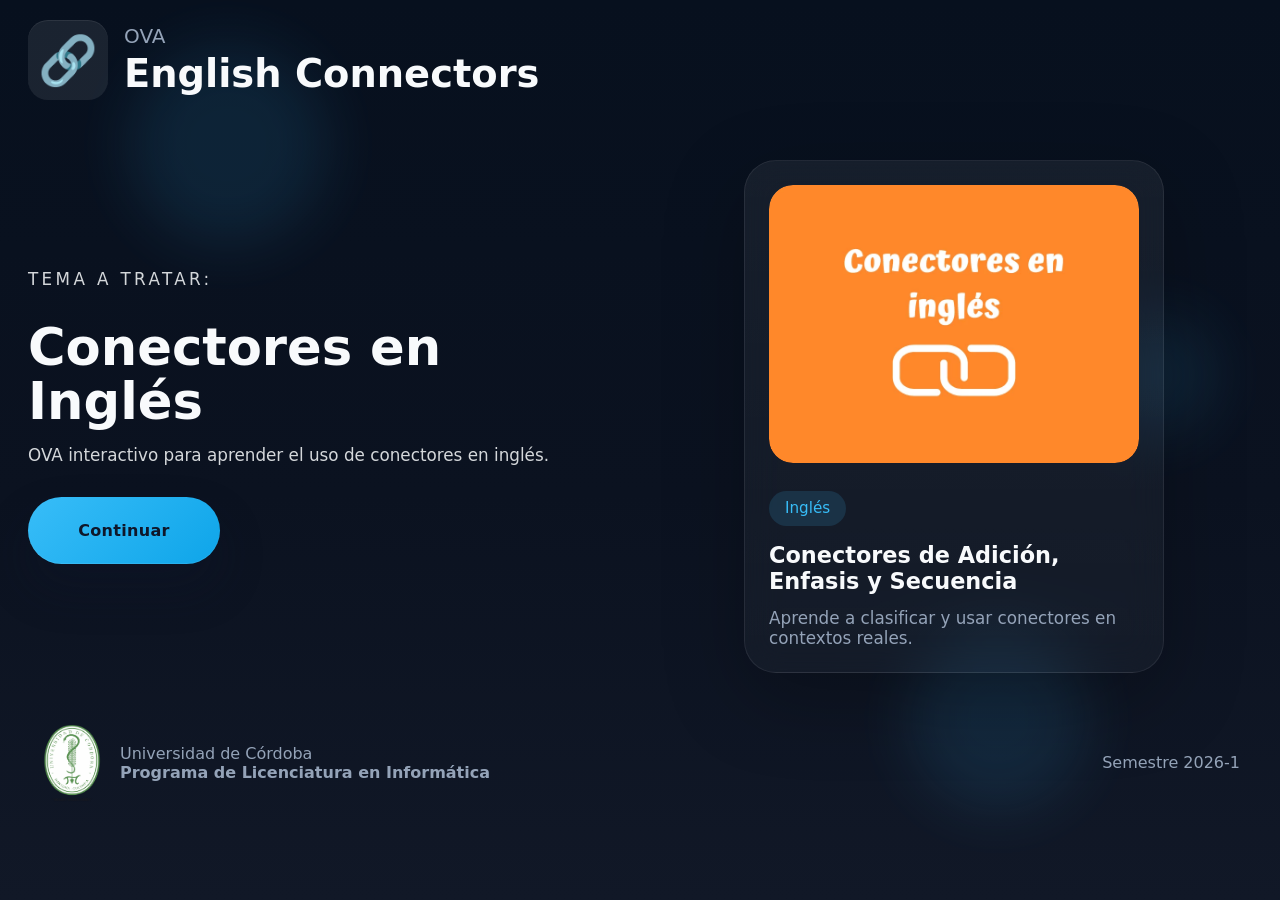
==== index.html @ 612d41c0 "Initial commit" ====
<!DOCTYPE html>
<html lang="es">
<head>
  <meta charset="UTF-8" />
  <meta name="viewport" content="width=device-width, initial-scale=1.0" />
  <title>OVA - English Connectors</title>
  <link rel="stylesheet" href="styles.css" />
</head>
<body>
  <div class="landing-page">
    <div class="landing-topbar">
      <div class="brand-logo">
        <span class="brand-icon">🔗</span>
        <div>
          <p class="brand-label">OVA</p>
          <h1 class="brand-title">English Connectors</h1>
        </div>
      </div>
    </div>

    <main class="landing-hero">
      <div class="hero-copy">
        <p class="eyebrow">Tema a tratar:</p>
        <h2>Conectores en Inglés</h2>
        <p>OVA interactivo para aprender el uso de conectores en inglés.</p>
        <a class="button button-primary" href="dashboard.html">Continuar</a>
      </div>

      <div class="hero-visual">
        <div class="hero-card">
          <div class="hero-image" aria-hidden="true">
            <img src="Conectores-en-ingles.webp" alt="Conectores en inglés" style="width: 100%; height: 100%; object-fit: cover; border-radius: 24px;" />
          </div>
          <div class="hero-copy-card">
            <span class="tag">Inglés</span>
            <h3>Conectores de Adición, Enfasis y Secuencia</h3>
            <p>Aprende a clasificar y usar conectores en contextos reales.</p>
          </div>
        </div>
      </div>
    </main>

    <div class="landing-background">
      <span class="bubble bubble-1"></span>
      <span class="bubble bubble-2"></span>
      <span class="bubble bubble-3"></span>
    </div>

    <footer class="footer footer-landing">
      <div class="footer-group">
        <div class="footer-brand">
          <img src="Escudo-Universidad-de-Cordoba-1.png" alt="Icono" width="64" height="84">
          <div>
            <p>Universidad de Córdoba</p>
            <strong>Programa de Licenciatura en Informática</strong>
          </div>
        </div>
        <p class="footer-meta">Semestre 2026-1</p>
      </div>
    </footer>
  </div>
</body>
</html>
---- styles.css ----
:root {
  --bg: #0b1220;
  --surface: #111827;
  --surface-soft: #161f34;
  --surface-bright: #1e293b;
  --surface-soft-light: #111827;
  --text: #f8fafc;
  --text-secondary: #94a3b8;
  --accent: #38bdf8;
  --accent-strong: #0ea5e9;
  --accent-soft: #7dd3fc;
  --success: #22c55e;
  --warning: #f59e0b;
  --danger: #ef4444;
  --border: rgba(148, 163, 184, 0.18);
  --shadow: 0 25px 80px rgba(0, 0, 0, 0.25);
}

* {
  box-sizing: border-box;
}

html {
  scroll-behavior: smooth;
  min-height: 100%;
}

body {
  margin: 0;
  min-height: 100vh;
  font-family: "Inter", system-ui, -apple-system, BlinkMacSystemFont, "Segoe UI", sans-serif;
  background: linear-gradient(180deg, #07101e 0%, #0b1220 55%, #111827 100%);
  color: var(--text);
}

a {
  color: inherit;
  text-decoration: none;
}

button,
.button {
  font: inherit;
  border: none;
  cursor: pointer;
  outline: none;
  text-decoration: none;
}

.button {
  display: inline-flex;
  align-items: center;
  justify-content: center;
  padding: 1.25rem 2.5rem;
  min-height: 4.2rem;
  min-width: 12rem;
  border-radius: 999px;
  letter-spacing: 0.02em;
  font-weight: 700;
  font-size: 1rem;
  background: linear-gradient(135deg, var(--accent), var(--accent-strong));
  color: #0f172a;
  box-shadow: 0 24px 45px rgba(15, 23, 42, 0.28), inset 0 -1px 0 rgba(255, 255, 255, 0.08);
  transition: transform 0.2s ease, background 0.2s ease, box-shadow 0.2s ease, filter 0.2s ease;
  will-change: transform, box-shadow;
}

.button:hover,
.button:focus-visible {
  transform: translateY(-2px) scale(1.02);
}

.button:focus-visible {
  box-shadow: 0 0 0 4px rgba(56, 189, 248, 0.18), 0 24px 45px rgba(15, 23, 42, 0.28);
}

.button:active {
  transform: translateY(0) scale(0.98);
}

.button-primary {
  background: linear-gradient(135deg, var(--accent), var(--accent-strong));
  color: #0f172a;
}

.button-secondary {
  background: linear-gradient(135deg, rgba(255, 255, 255, 0.08), rgba(255, 255, 255, 0.14));
  color: var(--text);
  border: 1px solid rgba(255, 255, 255, 0.14);
  box-shadow: 0 18px 35px rgba(15, 23, 42, 0.22);
}

.button-secondary:hover,
.button-secondary:focus-visible {
  background: linear-gradient(135deg, rgba(56, 189, 248, 0.16), rgba(255, 255, 255, 0.18));
  color: var(--text);
}

.landing-page,
.dashboard-page {
  min-height: 100vh;
  position: relative;
  display: flex;
  flex-direction: column;
}

.landing-topbar,
.dashboard-header {
  display: flex;
  justify-content: space-between;
  align-items: center;
  padding: 1.25rem 1.75rem;
  position: relative;
  z-index: 2;
}

.brand-logo,
.dashboard-brand {
  display: inline-flex;
  align-items: center;
  gap: 1rem;
}

.brand-icon,
.dashboard-icon {
  display: inline-flex;
  align-items: center;
  justify-content: center;
  width: 5rem;
  height: 5rem;
  border-radius: 20px;
  background: rgba(255, 255, 255, 0.08);
  color: var(--accent);
  font-size: 3rem;
  box-shadow: inset 0 1px 0 rgba(255, 255, 255, 0.08);
}

.brand-label,
.dashboard-label {
  margin: 0;
  color: var(--text-secondary);
  font-size: 1.25rem;
}

.brand-title,
.dashboard-title {
  margin: 0.15rem 0 0;
  font-size: clamp(2rem, 3vw, 3rem);
}

.hero-copy {
  max-width: 540px;
}

.eyebrow {
  font-size: 0.95rem;
  margin: 0 0 1rem;
  color: var(--accent-soft);
  text-transform: uppercase;
  letter-spacing: 0.2em;
}

.landing-hero {
  display: grid;
  grid-template-columns: 1fr 1fr;
  gap: 2rem;
  align-items: center;
  padding: 2.5rem 1.75rem 1.5rem;
  position: relative;
  z-index: 2;
}

.landing-hero h2 {
  font-size: clamp(2.2rem, 4vw, 3.2rem);
  line-height: 1.05;
  margin: 0 0 1rem;
}

.landing-hero p {
  font-size: 1.05rem;
  color: rgba(248, 250, 252, 0.85);
  margin: 0 0 2rem;
}

.hero-visual {
  display: flex;
  justify-content: center;
}

.hero-card {
  width: min(100%, 420px);
  border-radius: 32px;
  background: linear-gradient(180deg, rgba(255,255,255,0.06), rgba(255,255,255,0.03));
  border: 1px solid rgba(255, 255, 255, 0.08);
  padding: 1.5rem;
  box-shadow: var(--shadow);
  backdrop-filter: blur(18px);
}

.hero-image {
  position: relative;
  min-height: 260px;
  border-radius: 24px;
  background: radial-gradient(circle at 30% 30%, rgba(56, 189, 248, 0.2), transparent 30%),
              radial-gradient(circle at 75% 40%, rgba(14, 165, 233, 0.22), transparent 35%),
              linear-gradient(180deg, rgba(56, 189, 248, 0.12), rgba(15, 23, 42, 0.8));
  overflow: hidden;
  display: grid;
  place-items: center;
}

.math-symbol,
.hero-number {
  position: absolute;
  font-weight: 800;
  color: rgba(255,255,255,0.88);
  text-shadow: 0 20px 40px rgba(0,0,0,0.2);
}

.math-symbol.plus { top: 18%; left: 25%; font-size: 4.5rem; }
.math-symbol.minus { top: 58%; right: 16%; font-size: 5rem; }
.math-symbol.equals { bottom: 16%; left: 28%; font-size: 3.5rem; }
.hero-number { font-size: 6rem; }
.hero-number.small { top: 38%; right: 30%; font-size: 4rem; }

.hero-copy-card {
  margin-top: 1.75rem;
}

.tag {
  display: inline-flex;
  padding: 0.55rem 1rem;
  border-radius: 999px;
  background: rgba(56, 189, 248, 0.14);
  color: var(--accent);
  font-size: 0.95rem;
  margin-bottom: 1rem;
}

.hero-copy-card h3 {
  margin: 0 0 0.85rem;
  font-size: 1.4rem;
}

.hero-copy-card p {
  margin: 0;
  color: var(--text-secondary);
}

.landing-background {
  position: absolute;
  inset: 0;
  overflow: hidden;
  z-index: 1;
}

.bubble {
  position: absolute;
  border-radius: 999px;
  background: rgba(56, 189, 248, 0.12);
  filter: blur(30px);
  opacity: 0.9;
  animation: float 10s ease-in-out infinite alternate;
}

.bubble-1 { width: 200px; height: 200px; top: 5%; left: 10%; }
.bubble-2 { width: 180px; height: 180px; bottom: 10%; right: 15%; animation-duration: 12s; }
.bubble-3 { width: 120px; height: 120px; top: 35%; right: 5%; animation-duration: 8s; }

@keyframes float {
  from { transform: translateY(0px) translateX(0px); }
  to { transform: translateY(-32px) translateX(18px); }
}

.footer {
  position: relative;
  z-index: 2;
}

.footer-landing {
  padding: 1.5rem 1.75rem 2rem;
}

.footer-group {
  display: flex;
  flex-wrap: wrap;
  justify-content: space-between;
  align-items: center;
  gap: 1rem;
  max-width: 1200px;
  margin: 0 auto;
}

.footer-brand {
  display: flex;
  align-items: center;
  gap: 1rem;
}

.footer-logo {
  display: inline-flex;
  align-items: center;
  justify-content: center;
  width: 3rem;
  height: 3rem;
  border-radius: 14px;
  background: rgba(56, 189, 248, 0.16);
  font-size: 1.5rem;
}

.footer-brand p,
.footer-brand strong,
.footer-meta {
  margin: 0;
  color: var(--text-secondary);
}

.dashboard-page {
  min-height: 100vh;
  background: linear-gradient(180deg, #07101e 0%, #0c1526 45%, #0d172b 100%);
}

.dashboard-header {
  border-bottom: 1px solid rgba(255,255,255,0.08);
}

.dashboard-title {
  font-size: clamp(1.6rem, 2.5vw, 2.2rem);
}

.dashboard-layout {
  display: grid;
  grid-template-columns: 280px 1fr;
  gap: 1.5rem;
  padding: 2rem;
  max-width: 1400px;
  margin: 0 auto 3rem;
}

.sidebar {
  background: rgba(255,255,255,0.04);
  border: 1px solid rgba(255,255,255,0.08);
  border-radius: 28px;
  padding: 1.5rem;
  min-height: 620px;
  display: flex;
  flex-direction: column;
  gap: 1rem;
}

.sidebar h2 {
  margin: 0 0 1rem;
  font-size: 1.05rem;
  color: var(--text-secondary);
  letter-spacing: 0.08em;
  text-transform: uppercase;
}

.nav-link {
  display: grid;
  grid-template-columns: auto 1fr;
  gap: 1rem;
  align-items: center;
  padding: 1.1rem 1rem;
  border-radius: 22px;
  background: rgba(255, 255, 255, 0.04);
  color: var(--text);
  box-shadow: 0 12px 30px rgba(0, 0, 0, 0.12);
  transition: background 0.2s ease, transform 0.2s ease, box-shadow 0.2s ease;
}

.nav-link:hover,
.nav-link.active {
  background: rgba(56, 189, 248, 0.18);
  transform: translateX(4px);
  box-shadow: 0 18px 40px rgba(8, 25, 52, 0.18);
}

.nav-link:focus-visible {
  outline: none;
  box-shadow: 0 0 0 4px rgba(56, 189, 248, 0.18), 0 12px 30px rgba(0, 0, 0, 0.12);
}

.nav-link-icon {
  width: 4.5rem;
  height: 4.5rem;
  border-radius: 20px;
  display: grid;
  place-items: center;
  background: rgba(255,255,255,0.08);
  font-size: 3rem;
}

.nav-link span {
  display: block;
}

.nav-link .nav-label {
  font-weight: 600;
}

.nav-link .nav-description {
  font-size: 0.92rem;
  color: var(--text-secondary);
}

.dashboard-main {
  display: grid;
  gap: 1.5rem;
}

.panel {
  display: none;
}

.panel.active {
  display: block;
}

.panel-card {
  background: rgba(255,255,255,0.04);
  border: 1px solid rgba(255,255,255,0.08);
  border-radius: 28px;
  padding: 2rem;
  box-shadow: var(--shadow);
}

.panel-card h2 {
  margin-top: 0;
  font-size: clamp(1.4rem, 2.2vw, 1.9rem);
  font-weight: 800;
  color: var(--text);
  margin-bottom: 0.8rem;
}

.evaluation-meta {
  display: flex;
  align-items: flex-start;
  justify-content: space-between;
  gap: 1rem;
  flex-wrap: wrap;
}

.evaluation-score {
  font-size: clamp(2rem, 4vw, 3.5rem);
  font-weight: 900;
  color: var(--accent);
  line-height: 1;
  min-width: 9rem;
  text-align: right;
}

.evaluation-score.success {
  color: var(--success);
}

.evaluation-score.error {
  color: var(--danger);
}

.evaluation-score.warning {
  color: var(--warning);
}

.panel-card p,
.panel-card li {
  color: var(--text-secondary);
}

/* Recursos: lista de páginas y lecturas (mayor tamaño y negrita) */
.resources-list {
  list-style: none;
  padding: 0;
  margin: 0;
  display: grid;
  gap: 0.6rem;
}
.resource-links .resources-list li a,
.resources-list li a {
  font-size: 1.05rem;
  font-weight: 700;
  color: var(--text);
  text-decoration: underline;
}

/* Layout y estilos para Recursos */
.resources-grid {
  display: grid;
  grid-template-columns: 1fr 360px;
  gap: 1.25rem;
  align-items: start;
}

.resource-videos .video-list {
  display: grid;
  gap: 0.9rem;
}

.resource-links h3,
.resource-videos h3 {
  font-size: 1.15rem;
  font-weight: 800;
  color: var(--text);
  margin: 0 0 0.6rem 0;
}

.nav-link .nav-label {
  font-size: 1.05rem;
  font-weight: 800;
}

@media (max-width: 900px) {
  .dashboard-layout { grid-template-columns: 1fr; padding: 1rem; }
  .sidebar { min-height: auto; }
  .resources-grid { grid-template-columns: 1fr; }
  .video-frame { max-height: 320px; }
}

.video-frame,
.embed-frame {
  width: 100%;
  height: auto;
  aspect-ratio: 16/9;
  max-height: 480px;
  border: 0;
  border-radius: 22px;
  overflow: hidden;
  background: #020617;
}

.activity-grid {
  display: grid;
  gap: 1.5rem;
  grid-template-columns: repeat(auto-fit, minmax(240px, 1fr));
}

.embed-card {
  display: flex;
  flex-direction: column;
  gap: 1rem;
  padding: 1.25rem;
  border-radius: 24px;
  background: rgba(255,255,255,0.04);
  border: 1px solid rgba(255,255,255,0.08);
}

.embed-card h3 {
  margin: 0;
}

.embed-placeholder {
  min-height: 220px;
  border-radius: 18px;
  background: rgba(15, 23, 42, 0.8);
  display: grid;
  place-items: center;
  color: var(--text-secondary);
  text-align: center;
  padding: 1rem;
  font-size: 0.95rem;
}

.quiz-card {
  display: grid;
  gap: 1.5rem;
}

.question {
  background: rgba(255,255,255,0.04);
  border: 1px solid rgba(255,255,255,0.08);
  border-radius: 22px;
  padding: 1.5rem;
}

.question h3 {
  margin: 0 0 0.75rem;
  font-size: 1rem;
}

.options {
  display: grid;
  gap: 0.75rem;
}

.option {
  display: flex;
  align-items: center;
  gap: 0.75rem;
  padding: 0.9rem 1rem;
  border-radius: 16px;
  background: rgba(255,255,255,0.04);
  border: 1px solid rgba(255,255,255,0.08);
  transition: background 0.2s ease, border-color 0.2s ease, color 0.2s ease;
}

.option.correct {
  background: rgba(34, 197, 94, 0.15);
  border-color: rgba(34, 197, 94, 0.6);
  color: #22c55e;
}

.option.incorrect {
  background: rgba(239, 68, 68, 0.15);
  border-color: rgba(239, 68, 68, 0.6);
  color: #ef4444;
}

.option input {
  accent-color: var(--accent);
}

.question-feedback {
  margin-top: 0.85rem;
  font-size: 0.95rem;
  color: var(--text-secondary);
}

.question-feedback.error {
  color: #ef4444;
}

.question-feedback.success {
  color: #22c55e;
  color: #fff;
  font-weight: 600;
}

.resource-list,
.credits-grid {
  display: grid;
  gap: 1rem;
}

.resource-item,
.person-card {
  display: flex;
  gap: 4rem;
  align-items: center;
  padding: 2rem 2rem;
  border-radius: 20px;
  background: rgba(255,255,255,0.04);
  border: 1px solid rgba(255,255,255,0.08);
}

.resource-item span {
  width: 3rem;
  height: 3rem;
  border-radius: 16px;
  display: grid;
  place-items: center;
  background: rgba(56,189,248,0.16);
  font-size: 1.2rem;
}

.person-card {
  align-items: flex-start;
}

.person-avatar {
  width: 5rem;
  height: 5rem;
  border-radius: 18px;
  object-fit: cover;
  flex-shrink: 0;
  display: block;
  border: 1px solid rgba(56,189,248,0.3);
}

.person-details p,
.resource-details p {
  margin: 0.25rem 0 0;
  color: var(--text-secondary);
}

.person-details strong,
.resource-title {
  display: block;
  font-weight: 600;
}

.footer.dashboard-footer {
  padding: 2rem 2rem 3rem;
}

/* Drag and Drop Styles */
.drag-drop-container {
  display: grid;
  grid-template-columns: 1fr 1fr;
  gap: 2rem;
  margin: 2rem 0;
}

.drag-source {
  background: rgba(255, 255, 255, 0.04);
  border: 2px dashed rgba(56, 189, 248, 0.4);
  border-radius: 24px;
  padding: 1.5rem;
  min-height: 300px;
  display: flex;
  flex-direction: column;
}

.draggable-words {
  display: flex;
  flex-wrap: wrap;
  gap: 0.75rem;
}

.draggable {
  padding: 0.65rem 1rem;
  border-radius: 16px;
  background: linear-gradient(135deg, rgba(56, 189, 248, 0.2), rgba(14, 165, 233, 0.2));
  border: 1px solid rgba(56, 189, 248, 0.4);
  color: var(--accent-soft);
  cursor: grab;
  font-size: 0.95rem;
  font-weight: 500;
  transition: transform 0.2s ease, box-shadow 0.2s ease, background 0.2s ease;
  user-select: none;
}

.draggable:hover {
  transform: translateY(-2px);
  box-shadow: 0 8px 16px rgba(56, 189, 248, 0.2);
}

.draggable.dragging {
  opacity: 0.6;
  cursor: grabbing;
  background: rgba(56, 189, 248, 0.3);
}

.drop-zones {
  display: grid;
  grid-template-columns: repeat(auto-fit, minmax(140px, 1fr));
  gap: 1.25rem;
}

.drop-zone {
  background: rgba(255, 255, 255, 0.04);
  border: 2px solid rgba(56, 189, 248, 0.25);
  border-radius: 20px;
  padding: 1rem;
  min-height: 300px;
  display: flex;
  flex-direction: column;
  transition: border-color 0.2s ease, background 0.2s ease;
}

.drop-zone h4 {
  margin: 0 0 1rem 0;
  font-size: 1.05rem;
  color: var(--accent);
  text-align: center;
}

.drop-area {
  flex: 1;
  border-radius: 16px;
  background: rgba(56, 189, 248, 0.08);
  border: 2px dashed rgba(56, 189, 248, 0.2);
  padding: 0.75rem;
  display: flex;
  flex-wrap: wrap;
  gap: 0.5rem;
  align-content: flex-start;
  transition: background 0.2s ease, border-color 0.2s ease;
}

.drop-zone.dragover .drop-area {
  background: rgba(56, 189, 248, 0.15);
  border-color: rgba(56, 189, 248, 0.4);
}

.dropped-word {
  padding: 0.6rem 0.9rem;
  border-radius: 12px;
  background: rgba(56, 189, 248, 0.25);
  border: 1px solid rgba(56, 189, 248, 0.5);
  color: var(--text);
  font-size: 0.9rem;
  font-weight: 500;
  cursor: move;
  transition: background 0.2s ease;
}

.dropped-word:hover {
  background: rgba(56, 189, 248, 0.3);
}

.dropped-word.correct {
  background: rgba(34, 197, 94, 0.2);
  border-color: rgba(34, 197, 94, 0.5);
  color: #22c55e;
}

.dropped-word.incorrect {
  background: rgba(239, 68, 68, 0.2);
  border-color: rgba(239, 68, 68, 0.5);
  color: #ef4444;
}

.result-box.success {
  background: rgba(34, 197, 94, 0.15);
  color: #22c55e;
  border: 1px solid rgba(34, 197, 94, 0.3);
}

.result-box.error {
  background: rgba(239, 68, 68, 0.15);
  color: #ef4444;
  border: 1px solid rgba(239, 68, 68, 0.3);
}

/* Matching Activity */
.matching-container {
  display: grid;
  grid-template-columns: 1fr 1fr;
  gap: 2rem;
  margin: 1.5rem 0;
}

/* Connector Quiz Activity */
.connector-quiz {
  display: grid;
  gap: 1.25rem;
  margin: 1.5rem 0;
}

.quiz-card-item {
  padding: 1.5rem;
  border-radius: 22px;
  background: rgba(255,255,255,0.04);
  border: 1px solid rgba(255,255,255,0.08);
}

.quiz-question {
  margin: 0 0 1rem;
  font-size: 1rem;
  color: var(--text);
}

.quiz-options {
  display: grid;
  gap: 0.75rem;
}

.quiz-option {
  display: flex;
  align-items: center;
  gap: 0.75rem;
  background: rgba(255,255,255,0.05);
  border: 1px solid rgba(255,255,255,0.08);
  border-radius: 16px;
  padding: 0.95rem 1rem;
  cursor: pointer;
  transition: background 0.2s ease, transform 0.2s ease;
  user-select: none;
}

.quiz-option:hover {
  background: rgba(56, 189, 248, 0.16);
  transform: translateX(2px);
}

.quiz-option.correct {
  border-color: rgba(34,197,94,0.6);
  background: rgba(34,197,94,0.18);
}

.quiz-option.incorrect {
  border-color: rgba(239,68,68,0.6);
  background: rgba(239,68,68,0.18);
}

.quiz-option input {
  accent-color: var(--accent);
}

.quiz-explanation {
  margin: 1rem 0 0;
  padding: 1rem 1.1rem;
  border-radius: 16px;
  background: rgba(255,255,255,0.04);
  color: var(--text-secondary);
}

.quiz-explanation.success {
  background: rgba(34,197,94,0.12);
  color: #22c55e;
}

.quiz-explanation.error {
  background: rgba(239,68,68,0.12);
  color: #ef4444;
}

.matching-left,
.matching-right {
  display: flex;
  flex-direction: column;
  gap: 0.75rem;
}

.matching-item {
  padding: 1rem 1.25rem;
  border-radius: 16px;
  background: rgba(255,255,255,0.04);
  border: 2px solid rgba(56, 189, 248, 0.25);
  color: var(--text);
  cursor: pointer;
  transition: all 0.2s ease;
  font-size: 0.95rem;
  font-weight: 500;
}

.matching-item:hover {
  background: rgba(56, 189, 248, 0.12);
  border-color: rgba(56, 189, 248, 0.4);
  transform: translateX(4px);
}

.matching-item.selected {
  background: rgba(56, 189, 248, 0.22);
  border-color: rgba(56, 189, 248, 0.6);
}

.matching-item.correct {
  background: rgba(34, 197, 94, 0.2);
  border-color: rgba(34, 197, 94, 0.5);
  color: #22c55e;
  cursor: default;
}

.matching-item.incorrect {
  background: rgba(239, 68, 68, 0.2);
  border-color: rgba(239, 68, 68, 0.5);
  color: #ef4444;
  cursor: default;
}

.matching-line {
  position: absolute;
  height: 2px;
  background: rgba(56, 189, 248, 0.3);
  pointer-events: none;
}

/* Fill Blanks Activity */
.fill-blanks {
  display: flex;
  flex-direction: column;
  gap: 1.5rem;
  margin: 1.5rem 0;
}

.sentence-blank {
  display: flex;
  flex-wrap: wrap;
  gap: 0.5rem;
  align-items: center;
  padding: 1rem 1.25rem;
  border-radius: 16px;
  background: rgba(255,255,255,0.04);
  border: 1px solid rgba(56, 189, 248, 0.25);
}

.sentence-word {
  color: var(--text-secondary);
  font-size: 0.95rem;
}

.sentence-input {
  padding: 0.65rem 1rem;
  border-radius: 12px;
  border: 2px solid rgba(56, 189, 248, 0.3);
  background: rgba(56, 189, 248, 0.08);
  color: var(--text);
  min-width: 140px;
  font-size: 0.95rem;
  transition: border-color 0.2s ease;
}

.sentence-input:focus {
  outline: none;
  border-color: rgba(56, 189, 248, 0.6);
  background: rgba(56, 189, 248, 0.12);
}

.sentence-input.correct {
  border-color: rgba(34, 197, 94, 0.6);
  background: rgba(34, 197, 94, 0.1);
  color: #22c55e;
}

.sentence-input.incorrect {
  border-color: rgba(239, 68, 68, 0.6);
  background: rgba(239, 68, 68, 0.1);
  color: #ef4444;
}

/* Memory Game */
.memory-grid {
  display: grid;
  grid-template-columns: repeat(auto-fit, minmax(120px, 1fr));
  gap: 1rem;
  margin: 1.5rem 0;
}

.memory-card {
  aspect-ratio: 1;
  border-radius: 16px;
  background: linear-gradient(135deg, rgba(56, 189, 248, 0.2), rgba(14, 165, 233, 0.2));
  border: 2px solid rgba(56, 189, 248, 0.4);
  display: flex;
  align-items: center;
  justify-content: center;
  cursor: pointer;
  font-weight: 600;
  color: var(--accent-soft);
  transition: all 0.3s ease;
  user-select: none;
  font-size: 0.95rem;
  text-align: center;
  padding: 0.5rem;
}

.memory-card:hover:not(.matched) {
  transform: scale(1.05);
  background: linear-gradient(135deg, rgba(56, 189, 248, 0.3), rgba(14, 165, 233, 0.3));
}

.memory-card.flipped {
  background: linear-gradient(135deg, rgba(56, 189, 248, 0.3), rgba(14, 165, 233, 0.3));
  color: var(--text);
}

.memory-card.matched {
  background: linear-gradient(135deg, rgba(34, 197, 94, 0.2), rgba(34, 197, 94, 0.1));
  border-color: rgba(34, 197, 94, 0.5);
  color: #22c55e;
  cursor: default;
  animation: fadeOut 1.2s ease-out 0.5s forwards;
  pointer-events: none;
}

.memory-card.hidden {
  color: transparent;
}

@keyframes fadeOut {
  0% {
    opacity: 1;
    transform: scale(1);
  }
  100% {
    opacity: 0;
    transform: scale(0.8);
  }
}

.memory-instructions {
  padding: 1rem 1.25rem;
  border-radius: 16px;
  background: rgba(56, 189, 248, 0.1);
  border: 1px solid rgba(56, 189, 248, 0.3);
  color: var(--text-secondary);
  margin: 1rem 0 1.5rem 0;
  font-size: 0.95rem;
  line-height: 1.6;
}

@media (max-width: 1100px) {
  .dashboard-layout {
    grid-template-columns: 1fr;
  }

  .sidebar {
    min-height: auto;
  }
}

@media (max-width: 820px) {
  .landing-hero {
    grid-template-columns: 1fr;
    padding: 1.5rem 1.25rem 1rem;
  }

  .landing-topbar,
  .dashboard-header,
  .footer-landing,
  .footer.dashboard-footer {
    padding-left: 1rem;
    padding-right: 1rem;
  }

  .hero-card {
    padding: 1.25rem;
  }

  .button {
    padding: 1rem 2rem;
  }

  .drag-drop-container {
    grid-template-columns: 1fr;
  }
}

@media (max-width: 620px) {
  .brand-icon,
  .dashboard-icon {
    width: 2.7rem;
    height: 2.7rem;
    font-size: 1.1rem;
  }

  .landing-hero h2 {
    font-size: 2.6rem;
  }

  .hero-card {
    width: 100%;
  }
}
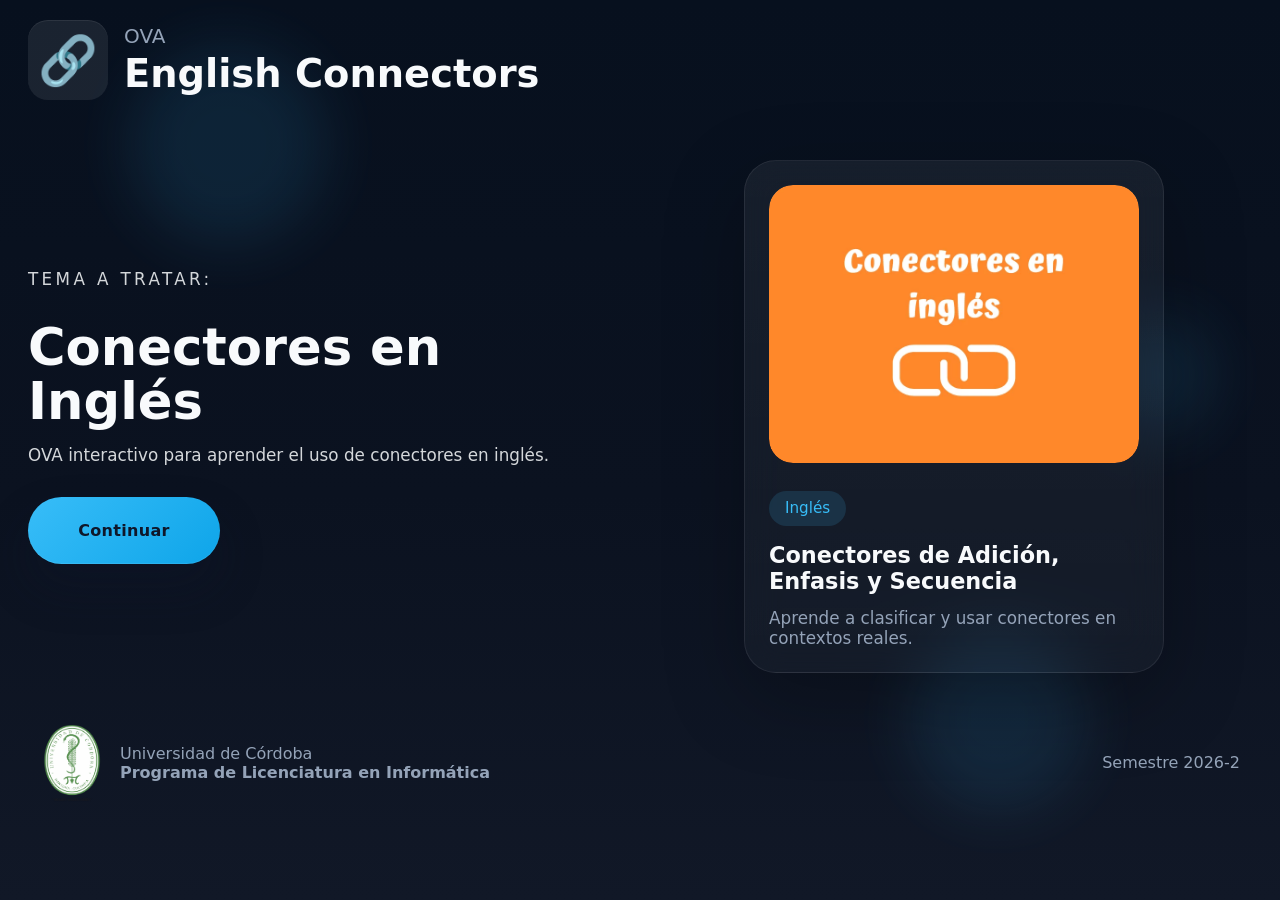
==== commit 941d02c8: "sisa" ====
--- a/index.html
+++ b/index.html
@@ -55,7 +55,7 @@
             <strong>Programa de Licenciatura en Informática</strong>
           </div>
         </div>
-        <p class="footer-meta">Semestre 2026-1</p>
+        <p class="footer-meta">Semestre 2026-2</p>
       </div>
     </footer>
   </div>
--- a/styles.css
+++ b/styles.css
@@ -467,6 +467,836 @@
   color: var(--text-secondary);
 }
 
+.debate-activity {
+  margin: 1.75rem 0 2.5rem;
+  padding: 1.5rem;
+  border: 1px solid var(--border);
+  border-radius: 22px;
+  background: rgba(17, 24, 39, 0.62);
+}
+
+.debate-activity h3 {
+  margin-top: 0;
+}
+
+.debate-activity h4 {
+  margin: 1.5rem 0 0.5rem;
+  font-size: 1.1rem;
+}
+
+.debate-intro,
+.debate-instructions {
+  margin-bottom: 1rem;
+}
+
+.activity-meta {
+  display: grid;
+  grid-template-columns: repeat(auto-fit, minmax(220px, 1fr));
+  gap: 0.75rem;
+  margin: 1.25rem 0;
+}
+
+.activity-meta div {
+  padding: 0.9rem 1rem;
+  border: 1px solid var(--border);
+  border-radius: 14px;
+  background: rgba(255, 255, 255, 0.035);
+}
+
+.activity-meta dt {
+  margin-bottom: 0.3rem;
+  color: var(--accent-soft);
+  font-weight: 700;
+}
+
+.activity-meta dd {
+  margin: 0;
+  color: var(--text-secondary);
+}
+
+.debate-transcript {
+  display: grid;
+  gap: 0.75rem;
+  margin: 1rem 0 1.25rem;
+}
+
+.debate-line {
+  margin: 0;
+  padding: 1rem;
+  border: 1px solid var(--border);
+  border-radius: 14px;
+  background: rgba(255, 255, 255, 0.035);
+  line-height: 1.8;
+}
+
+.debate-line strong {
+  color: var(--accent-soft);
+}
+
+.debate-select {
+  max-width: 100%;
+  margin: 0.15rem 0.2rem;
+  padding: 0.35rem 0.55rem;
+  border: 1px solid rgba(56, 189, 248, 0.45);
+  border-radius: 8px;
+  background: var(--surface-bright);
+  color: var(--text);
+  font: inherit;
+}
+
+.debate-select:focus-visible,
+.debate-select.correct {
+  outline: 2px solid var(--success);
+  outline-offset: 2px;
+}
+
+.debate-select.incorrect {
+  outline: 2px solid var(--danger);
+  outline-offset: 2px;
+}
+
+.glossary-term {
+  color: var(--accent-soft);
+  text-decoration: underline dotted;
+  text-underline-offset: 3px;
+  cursor: help;
+}
+
+.glossary-term:focus-visible {
+  outline: 2px solid var(--accent);
+  outline-offset: 2px;
+  border-radius: 2px;
+}
+
+.sr-only {
+  position: absolute;
+  width: 1px;
+  height: 1px;
+  padding: 0;
+  margin: -1px;
+  overflow: hidden;
+  clip: rect(0, 0, 0, 0);
+  white-space: nowrap;
+  border: 0;
+}
+
+.debate-feedback:not([hidden]),
+#purpose-feedback:not([hidden]) {
+  display: block;
+  margin-top: 1rem;
+  padding: 1rem 1.1rem;
+  border-radius: 14px;
+  line-height: 1.6;
+}
+
+.debate-feedback p {
+  margin: 0.35rem 0;
+}
+
+.debate-purpose {
+  margin-top: 1.75rem;
+  padding-top: 1rem;
+  border-top: 1px solid var(--border);
+}
+
+.debate-purpose-options {
+  display: grid;
+  gap: 0.75rem;
+  margin: 1rem 0;
+}
+
+.argument-activity {
+  margin: 1.75rem 0 2.5rem;
+  padding: 1.5rem;
+  border: 1px solid var(--border);
+  border-radius: 22px;
+  background: rgba(17, 24, 39, 0.62);
+}
+
+.argument-activity h3 {
+  margin-top: 0;
+}
+
+.argument-activity h4 {
+  margin: 0 0 0.85rem;
+  color: var(--accent-soft);
+}
+
+.highlight-tools {
+  display: flex;
+  flex-wrap: wrap;
+  align-items: center;
+  gap: 0.65rem;
+  margin: 1.25rem 0;
+}
+
+.highlight-tool {
+  min-height: 2.8rem;
+  padding: 0.65rem 0.9rem;
+  border: 1px solid var(--border);
+  border-radius: 12px;
+  background: rgba(255, 255, 255, 0.07);
+  color: var(--text);
+  font: inherit;
+  font-size: 0.9rem;
+  cursor: pointer;
+}
+
+.highlight-tool[aria-pressed="true"],
+.highlight-tool:hover,
+.highlight-tool:focus-visible {
+  border-color: var(--accent);
+  background: rgba(56, 189, 248, 0.17);
+}
+
+.highlight-tool.highlight-clear {
+  color: var(--text-secondary);
+}
+
+.highlight-status {
+  color: var(--text-secondary);
+  font-size: 0.9rem;
+}
+
+.split-screen-reader {
+  display: grid;
+  grid-template-columns: repeat(2, minmax(0, 1fr));
+  gap: 1rem;
+  margin: 1.25rem 0;
+}
+
+.opinion-text {
+  padding: 1.25rem;
+  border: 1px solid var(--border);
+  border-radius: 18px;
+  background: rgba(255, 255, 255, 0.04);
+}
+
+.opinion-text p {
+  line-height: 1.8;
+}
+
+.opinion-text .text-source-note {
+  margin-bottom: 0;
+  padding-top: 0.85rem;
+  border-top: 1px solid var(--border);
+  font-size: 0.88rem;
+}
+
+.highlight-token {
+  margin: 0;
+  padding: 0.08rem 0.2rem;
+  border: 1px dashed rgba(148, 163, 184, 0.5);
+  border-radius: 4px;
+  background: transparent;
+  color: var(--text);
+  font: inherit;
+  cursor: pointer;
+}
+
+.highlight-token:hover,
+.highlight-token:focus-visible {
+  outline: 2px solid var(--accent);
+  outline-offset: 2px;
+}
+
+.highlight-token.highlighted-cause {
+  border-color: #38bdf8;
+  background: rgba(56, 189, 248, 0.3);
+  color: #e0f2fe;
+}
+
+.highlight-token.highlighted-contrast {
+  border-color: #fb923c;
+  background: rgba(251, 146, 60, 0.28);
+  color: #ffedd5;
+}
+
+.highlight-token.highlight-correct {
+  box-shadow: 0 0 0 2px rgba(34, 197, 94, 0.7);
+}
+
+.highlight-token.highlight-incorrect {
+  box-shadow: 0 0 0 2px rgba(239, 68, 68, 0.75);
+}
+
+.argument-judgment {
+  margin-top: 1.75rem;
+  padding-top: 1.25rem;
+  border-top: 1px solid var(--border);
+}
+
+.argument-options {
+  display: grid;
+  gap: 0.75rem;
+  margin: 1rem 0;
+}
+
+@media (max-width: 720px) {
+  .split-screen-reader {
+    grid-template-columns: 1fr;
+  }
+}
+
+.ethical-simulator {
+  margin: 1.75rem 0 2.5rem;
+  padding: 1.5rem;
+  border: 1px solid var(--border);
+  border-radius: 22px;
+  background: rgba(17, 24, 39, 0.62);
+}
+
+.ethical-simulator h3 {
+  margin-top: 0;
+}
+
+.ethical-simulator h4 {
+  margin: 1.5rem 0 0.75rem;
+  color: var(--accent-soft);
+}
+
+.simulator-instructions {
+  margin-bottom: 0.75rem;
+}
+
+.simulated-data-note {
+  padding: 0.8rem 1rem;
+  border-left: 3px solid var(--warning);
+  border-radius: 8px;
+  background: rgba(245, 158, 11, 0.08);
+  font-size: 0.92rem;
+}
+
+.phone-evidence-grid {
+  display: grid;
+  grid-template-columns: repeat(auto-fit, minmax(230px, 1fr));
+  gap: 1rem;
+  margin: 1.25rem 0;
+}
+
+.phone-evidence-card {
+  display: flex;
+  flex-direction: column;
+  align-items: flex-start;
+  padding: 1.15rem;
+  border: 1px solid var(--border);
+  border-radius: 18px;
+  background: rgba(255, 255, 255, 0.045);
+}
+
+.evidence-category {
+  margin-bottom: 0.7rem;
+  color: var(--accent-soft);
+  font-size: 0.86rem;
+  font-weight: 700;
+  text-transform: uppercase;
+  letter-spacing: 0.04em;
+}
+
+.evidence-stat {
+  color: var(--text);
+  font-size: 1.8rem;
+  font-weight: 800;
+}
+
+.phone-evidence-card p {
+  margin: 0.4rem 0 0.75rem;
+}
+
+.phone-evidence-card blockquote {
+  margin: 0 0 0.85rem;
+  padding-left: 0.85rem;
+  border-left: 2px solid rgba(56, 189, 248, 0.55);
+  color: var(--text);
+  font-style: italic;
+}
+
+.evidence-source {
+  margin-top: auto;
+  color: var(--text-secondary);
+  font-size: 0.78rem;
+}
+
+.stance-choices {
+  display: flex;
+  flex-wrap: wrap;
+  gap: 0.75rem;
+  margin: 1rem 0;
+}
+
+.stance-choice {
+  min-height: 3rem;
+  padding: 0.8rem 1.2rem;
+  border: 1px solid rgba(56, 189, 248, 0.38);
+  border-radius: 14px;
+  background: rgba(56, 189, 248, 0.1);
+  color: var(--text);
+  font: inherit;
+  font-weight: 700;
+  cursor: pointer;
+  transition: background 0.2s ease, transform 0.2s ease;
+}
+
+.stance-choice:hover,
+.stance-choice:focus-visible,
+.stance-choice[aria-pressed="true"] {
+  background: rgba(56, 189, 248, 0.25);
+  transform: translateY(-1px);
+}
+
+.phone-dialogue:not([hidden]) {
+  margin-top: 1.25rem;
+  padding: 1.25rem;
+  border: 1px solid var(--border);
+  border-radius: 18px;
+  background: rgba(255, 255, 255, 0.035);
+}
+
+.dialogue-progress {
+  margin-top: 0;
+  color: var(--text-secondary);
+  font-size: 0.9rem;
+}
+
+.rector-line {
+  padding: 1rem;
+  border-radius: 14px;
+  background: rgba(56, 189, 248, 0.1);
+  color: var(--text);
+  line-height: 1.7;
+}
+
+.dialogue-choices {
+  display: grid;
+  gap: 0.75rem;
+}
+
+.decision-option {
+  padding: 1rem;
+  border: 1px solid var(--border);
+  border-radius: 14px;
+  background: rgba(255, 255, 255, 0.045);
+  color: var(--text);
+  font: inherit;
+  line-height: 1.6;
+  text-align: left;
+  cursor: pointer;
+  transition: background 0.2s ease, border-color 0.2s ease;
+}
+
+.decision-option:hover,
+.decision-option:focus-visible {
+  border-color: var(--accent);
+  background: rgba(56, 189, 248, 0.12);
+}
+
+.decision-option.correct {
+  border-color: rgba(34, 197, 94, 0.7);
+  background: rgba(34, 197, 94, 0.14);
+}
+
+.decision-option.incorrect {
+  border-color: rgba(239, 68, 68, 0.7);
+  background: rgba(239, 68, 68, 0.14);
+}
+
+#dialogue-feedback:not([hidden]),
+.simulator-result:not([hidden]) {
+  display: block;
+  margin: 1rem 0;
+  padding: 1rem 1.1rem;
+  border-radius: 14px;
+  line-height: 1.6;
+}
+
+@media (max-width: 620px) {
+  .ethical-simulator {
+    padding: 1rem;
+  }
+
+  .stance-choices {
+    flex-direction: column;
+  }
+}
+
+.logic-puzzle {
+  margin: 1.75rem 0 2.5rem;
+  padding: 1.5rem;
+  border: 1px solid var(--border);
+  border-radius: 22px;
+  background: rgba(17, 24, 39, 0.62);
+}
+
+.logic-puzzle h3 {
+  margin-top: 0;
+}
+
+.punctuation-infographic {
+  margin: 1.25rem 0;
+  border: 1px solid var(--border);
+  border-radius: 14px;
+  background: rgba(255, 255, 255, 0.04);
+}
+
+.punctuation-infographic summary {
+  padding: 1rem;
+  color: var(--accent-soft);
+  font-weight: 700;
+  cursor: pointer;
+}
+
+.punctuation-guide {
+  padding: 0 1rem 1rem;
+}
+
+.punctuation-guide li {
+  margin: 0.45rem 0;
+}
+
+.punctuation-guide code {
+  color: #bae6fd;
+}
+
+.logic-workspace {
+  display: grid;
+  grid-template-columns: minmax(220px, 0.8fr) minmax(0, 1.6fr);
+  gap: 1.25rem;
+  margin: 1.25rem 0;
+  align-items: start;
+}
+
+.logic-bank-panel,
+.logic-timeline-panel {
+  min-width: 0;
+  padding: 1rem;
+  border: 1px solid var(--border);
+  border-radius: 18px;
+  background: rgba(255, 255, 255, 0.035);
+}
+
+.logic-bank-panel h4,
+.logic-timeline-panel h4 {
+  margin-top: 0.25rem;
+  color: var(--accent-soft);
+}
+
+.logic-bank {
+  display: grid;
+  gap: 0.65rem;
+  min-height: 5rem;
+}
+
+.logic-block {
+  width: 100%;
+  padding: 0.85rem;
+  border: 1px solid rgba(56, 189, 248, 0.35);
+  border-radius: 12px;
+  background: rgba(56, 189, 248, 0.08);
+  color: var(--text);
+  font: inherit;
+  line-height: 1.5;
+  text-align: left;
+  cursor: grab;
+}
+
+.logic-block:hover,
+.logic-block:focus-visible,
+.logic-block.selected {
+  border-color: var(--accent);
+  background: rgba(56, 189, 248, 0.18);
+}
+
+.logic-block.dragging {
+  opacity: 0.55;
+}
+
+.logic-slot {
+  display: grid;
+  grid-template-columns: 2rem minmax(0, 1fr);
+  gap: 0.65rem;
+  align-items: center;
+  margin: 0.55rem 0;
+}
+
+.logic-slot-number {
+  display: grid;
+  width: 2rem;
+  height: 2rem;
+  place-items: center;
+  border-radius: 50%;
+  background: rgba(56, 189, 248, 0.14);
+  color: var(--accent-soft);
+  font-weight: 700;
+}
+
+.logic-drop-area {
+  display: grid;
+  min-height: 4.25rem;
+  padding: 0.45rem;
+  border: 2px dashed rgba(148, 163, 184, 0.35);
+  border-radius: 14px;
+  background: rgba(255, 255, 255, 0.025);
+}
+
+.logic-drop-area:empty::before {
+  align-self: center;
+  padding: 0.5rem;
+  color: var(--text-secondary);
+  content: "Drop a text block here";
+  font-size: 0.88rem;
+  text-align: center;
+}
+
+.logic-drop-area.dragover,
+.logic-bank.dragover {
+  border-color: var(--accent);
+  background: rgba(56, 189, 248, 0.11);
+}
+
+.logic-slot.correct .logic-drop-area {
+  border-color: var(--success);
+}
+
+.logic-slot.incorrect .logic-drop-area,
+.logic-link.incorrect {
+  border-color: var(--danger);
+}
+
+.logic-link {
+  display: grid;
+  grid-template-columns: repeat(2, minmax(0, 1fr));
+  gap: 0.65rem;
+  margin: 0.6rem 0 0.6rem 2.65rem;
+  padding: 0.75rem;
+  border: 1px solid var(--border);
+  border-radius: 12px;
+  background: rgba(255, 255, 255, 0.025);
+}
+
+.logic-link label {
+  display: grid;
+  gap: 0.35rem;
+  color: var(--text-secondary);
+  font-size: 0.84rem;
+}
+
+.logic-connector,
+.logic-punctuation {
+  min-width: 0;
+  padding: 0.6rem;
+  border: 1px solid var(--border);
+  border-radius: 9px;
+  background: var(--surface-bright);
+  color: var(--text);
+  font: inherit;
+  font-size: 0.88rem;
+}
+
+.logic-selection-status {
+  min-height: 1.4rem;
+  margin-bottom: 0;
+  color: var(--text-secondary);
+  font-size: 0.85rem;
+}
+
+.logic-reconstruction:not([hidden]) {
+  display: block;
+  margin-top: 1rem;
+  padding: 1rem 1.1rem;
+  border: 1px solid rgba(34, 197, 94, 0.35);
+  border-radius: 14px;
+  background: rgba(34, 197, 94, 0.08);
+}
+
+.logic-reconstruction h4 {
+  margin: 0 0 0.5rem;
+  color: var(--success);
+}
+
+.logic-reconstruction p {
+  margin-bottom: 0;
+  line-height: 1.7;
+}
+
+@media (max-width: 820px) {
+  .logic-workspace {
+    grid-template-columns: 1fr;
+  }
+}
+
+@media (max-width: 520px) {
+  .logic-puzzle {
+    padding: 1rem;
+  }
+
+  .logic-link {
+    grid-template-columns: 1fr;
+    margin-left: 1.5rem;
+  }
+}
+
+.fake-news-activity {
+  margin: 1.75rem 0 2.5rem;
+  padding: 1.5rem;
+  border: 1px solid var(--border);
+  border-radius: 22px;
+  background: rgba(17, 24, 39, 0.62);
+}
+
+.fake-news-activity h3 {
+  margin-top: 0;
+}
+
+.fake-news-wall {
+  display: grid;
+  grid-template-columns: repeat(auto-fit, minmax(280px, 1fr));
+  gap: 1rem;
+  margin: 1.25rem 0;
+}
+
+.fake-news-card {
+  padding: 1rem;
+  border: 1px solid var(--border);
+  border-radius: 18px;
+  background: rgba(255, 255, 255, 0.035);
+}
+
+.social-capture {
+  margin-bottom: 1rem;
+  padding: 1rem;
+  border: 1px solid rgba(148, 163, 184, 0.25);
+  border-radius: 14px;
+  background: linear-gradient(145deg, rgba(30, 41, 59, 0.95), rgba(15, 23, 42, 0.9));
+}
+
+.social-post-header {
+  display: flex;
+  align-items: center;
+  gap: 0.65rem;
+}
+
+.social-post-header small {
+  display: block;
+  margin-top: 0.15rem;
+  color: var(--text-secondary);
+}
+
+.social-avatar {
+  display: grid;
+  flex: 0 0 2.4rem;
+  width: 2.4rem;
+  height: 2.4rem;
+  place-items: center;
+  border-radius: 50%;
+  background: rgba(56, 189, 248, 0.2);
+  color: var(--accent-soft);
+  font-size: 0.82rem;
+  font-weight: 800;
+}
+
+.viral-label {
+  margin-left: auto;
+  padding: 0.3rem 0.45rem;
+  border-radius: 6px;
+  background: rgba(239, 68, 68, 0.12);
+  color: #fca5a5;
+  font-size: 0.65rem;
+  font-weight: 800;
+  text-align: center;
+}
+
+.social-post-text {
+  margin: 1rem 0 0;
+  color: var(--text);
+  line-height: 1.65;
+}
+
+.misused-connector {
+  padding: 0.08rem 0.2rem;
+  border-radius: 4px;
+  background: rgba(251, 146, 60, 0.23);
+  color: #fed7aa;
+}
+
+.factcheck-question {
+  display: grid;
+  gap: 0.65rem;
+  min-width: 0;
+  margin: 1rem 0;
+  padding: 0;
+  border: 0;
+}
+
+.factcheck-question legend {
+  margin-bottom: 0.7rem;
+  color: var(--text);
+  font-weight: 700;
+  line-height: 1.5;
+}
+
+.factcheck-question .quiz-option {
+  align-items: flex-start;
+  font-size: 0.9rem;
+  line-height: 1.5;
+}
+
+.repair-label {
+  display: block;
+  margin: 1rem 0 0.5rem;
+  color: var(--accent-soft);
+  font-size: 0.92rem;
+  font-weight: 700;
+}
+
+.fake-rewrite {
+  display: block;
+  width: 100%;
+  min-height: 6rem;
+  resize: vertical;
+  padding: 0.85rem;
+  border: 1px solid var(--border);
+  border-radius: 12px;
+  background: rgba(15, 23, 42, 0.8);
+  color: var(--text);
+  font: inherit;
+  line-height: 1.5;
+}
+
+.fake-rewrite:focus-visible {
+  outline: 2px solid var(--accent);
+  outline-offset: 2px;
+}
+
+.fake-news-card.correct {
+  border-color: rgba(34, 197, 94, 0.45);
+}
+
+.fake-news-card.incorrect {
+  border-color: rgba(239, 68, 68, 0.45);
+}
+
+.fake-post-feedback:not([hidden]),
+#fake-news-summary:not([hidden]) {
+  display: block;
+  margin-top: 0.8rem;
+  padding: 0.8rem 0.9rem;
+  border-radius: 12px;
+  font-size: 0.9rem;
+  line-height: 1.55;
+}
+
+.fake-news-actions {
+  display: flex;
+  flex-wrap: wrap;
+  gap: 0.75rem;
+}
+
+@media (max-width: 620px) {
+  .fake-news-activity {
+    padding: 1rem;
+  }
+}
+
 /* Recursos: lista de páginas y lecturas (mayor tamaño y negrita) */
 .resources-list {
   list-style: none;
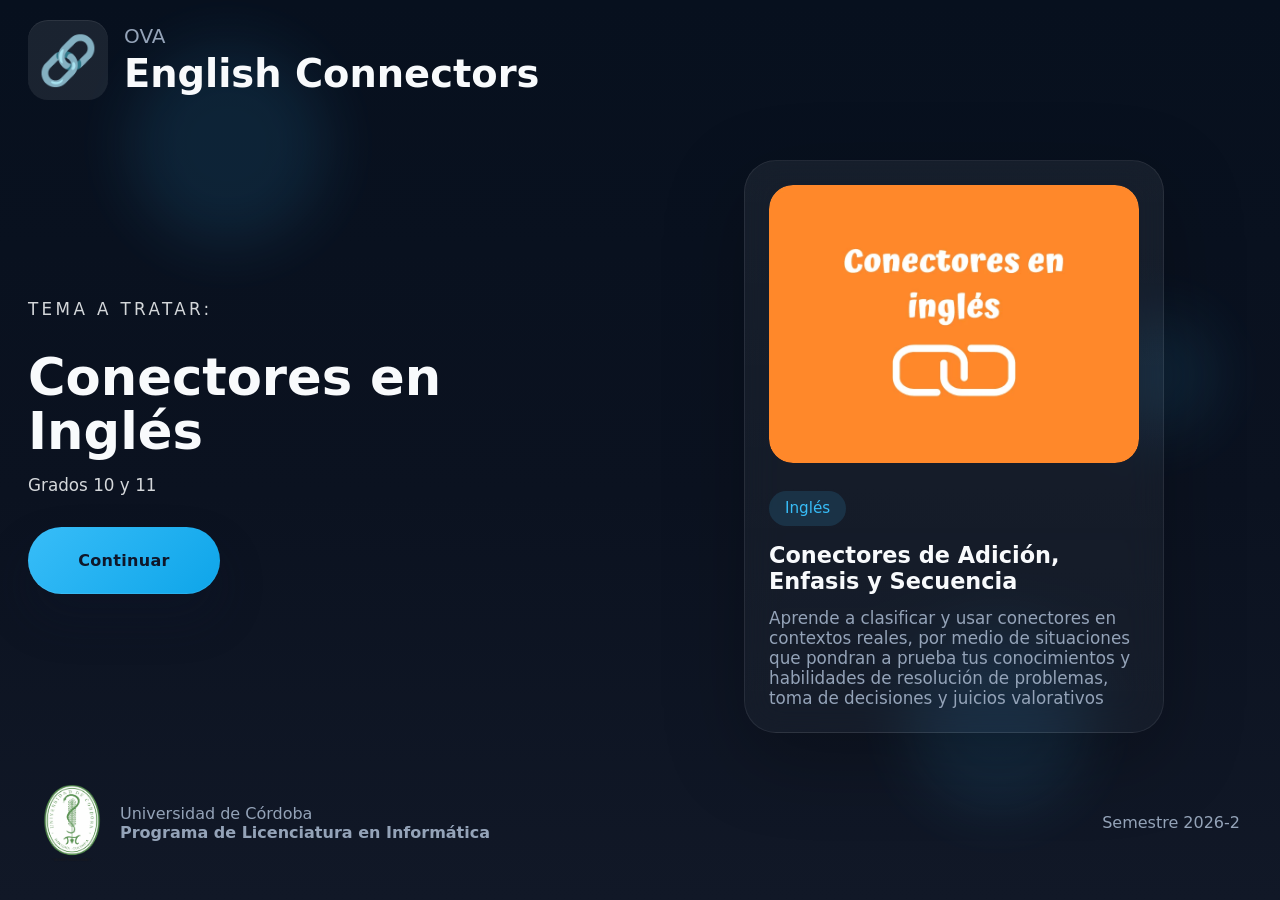
==== commit dd2a840f: "algo" ====
--- a/index.html
+++ b/index.html
@@ -22,7 +22,7 @@
       <div class="hero-copy">
         <p class="eyebrow">Tema a tratar:</p>
         <h2>Conectores en Inglés</h2>
-        <p>OVA interactivo para aprender el uso de conectores en inglés.</p>
+        <p>Grados 10 y 11</p>
         <a class="button button-primary" href="dashboard.html">Continuar</a>
       </div>
 
@@ -34,7 +34,8 @@
           <div class="hero-copy-card">
             <span class="tag">Inglés</span>
             <h3>Conectores de Adición, Enfasis y Secuencia</h3>
-            <p>Aprende a clasificar y usar conectores en contextos reales.</p>
+            <p>Aprende a clasificar y usar conectores en contextos reales, por medio de situaciones que pondran a prueba tus conocimientos y habilidades de resolución de problemas, toma de decisiones y juicios valorativos
+            </p>
           </div>
         </div>
       </div>
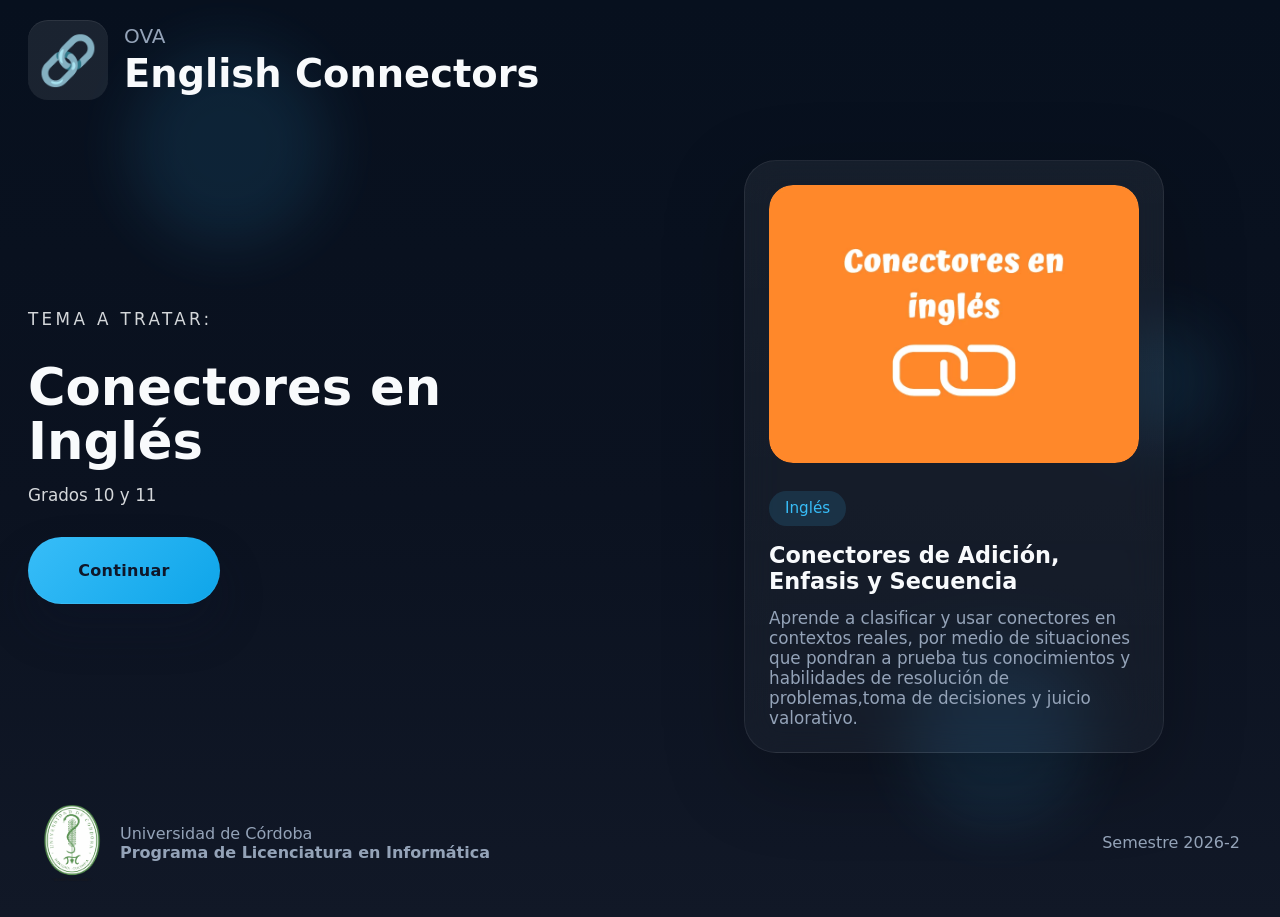
==== commit 301e722f: "a" ====
--- a/index.html
+++ b/index.html
@@ -34,7 +34,7 @@
           <div class="hero-copy-card">
             <span class="tag">Inglés</span>
             <h3>Conectores de Adición, Enfasis y Secuencia</h3>
-            <p>Aprende a clasificar y usar conectores en contextos reales, por medio de situaciones que pondran a prueba tus conocimientos y habilidades de resolución de problemas, toma de decisiones y juicios valorativos
+            <p>Aprende a clasificar y usar conectores en contextos reales, por medio de situaciones que pondran a prueba tus conocimientos y habilidades de resolución de problemas,toma de decisiones y juicio valorativo.
             </p>
           </div>
         </div>
